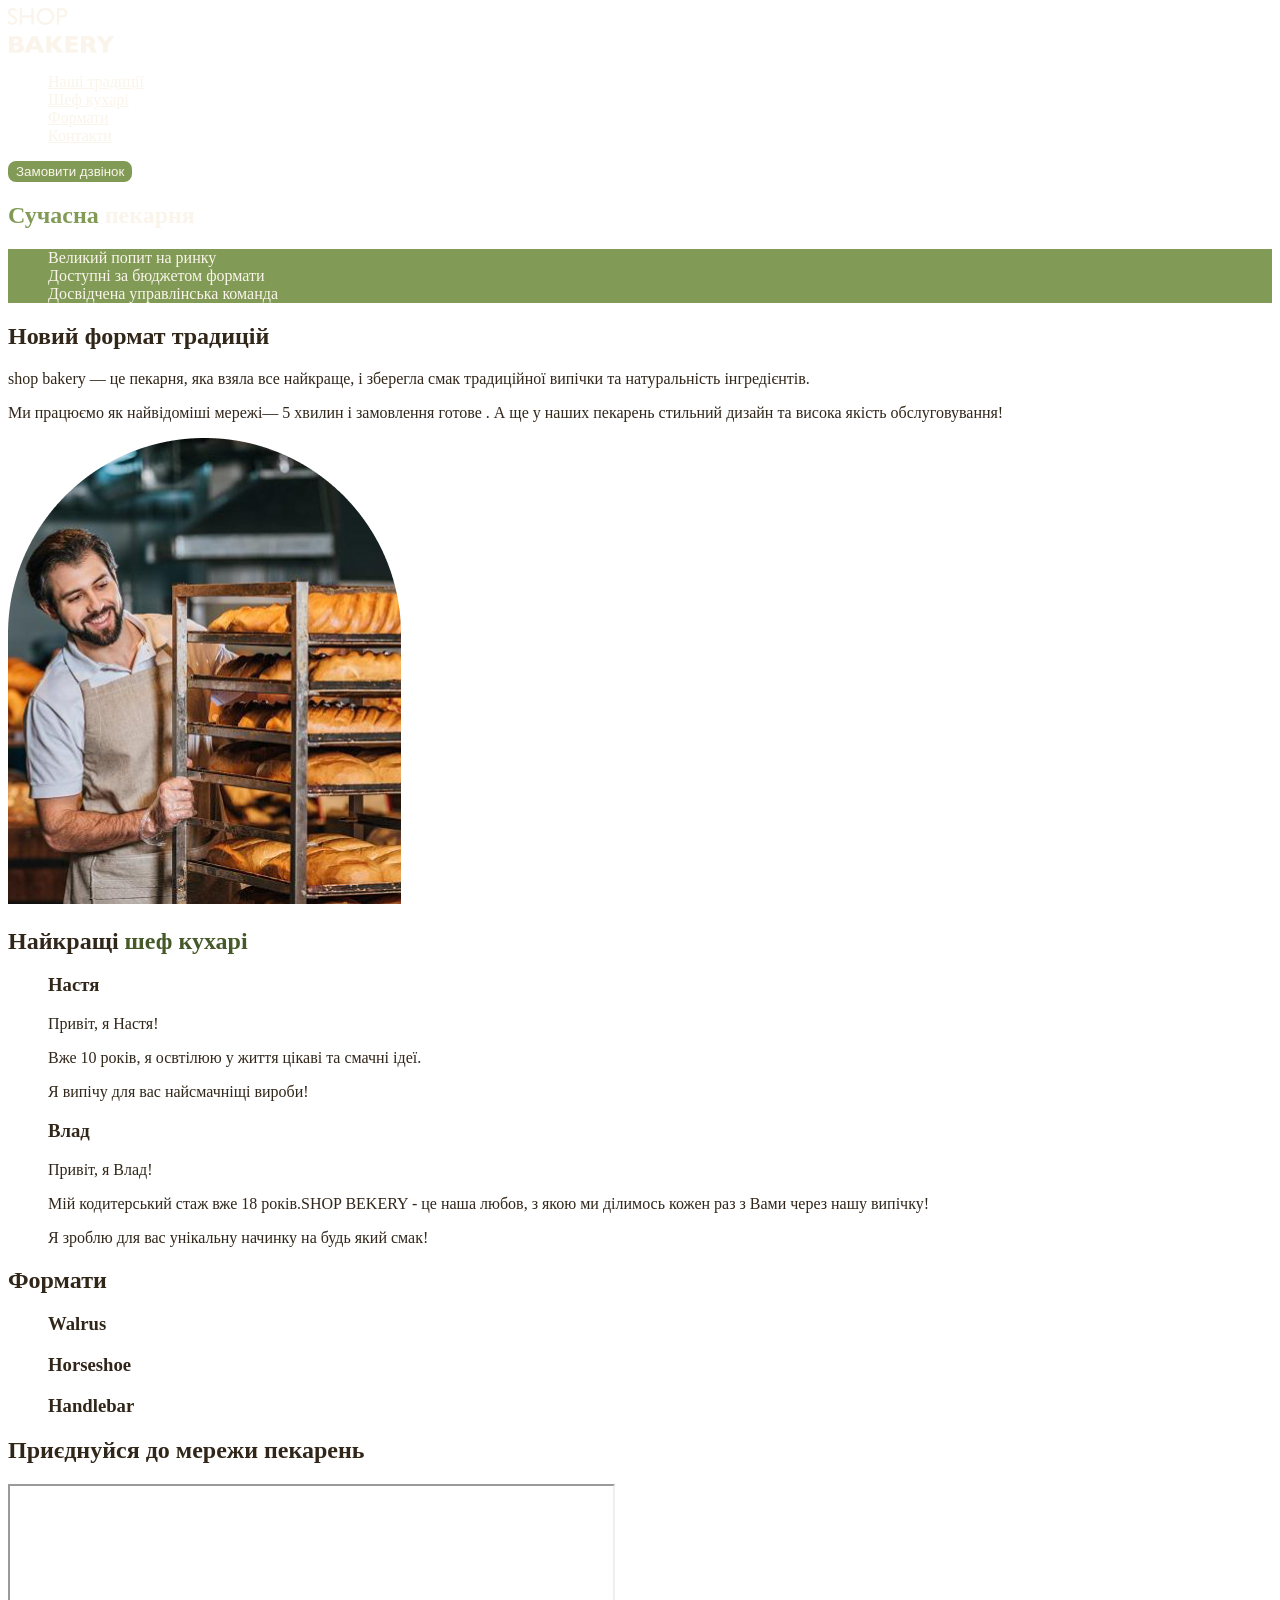
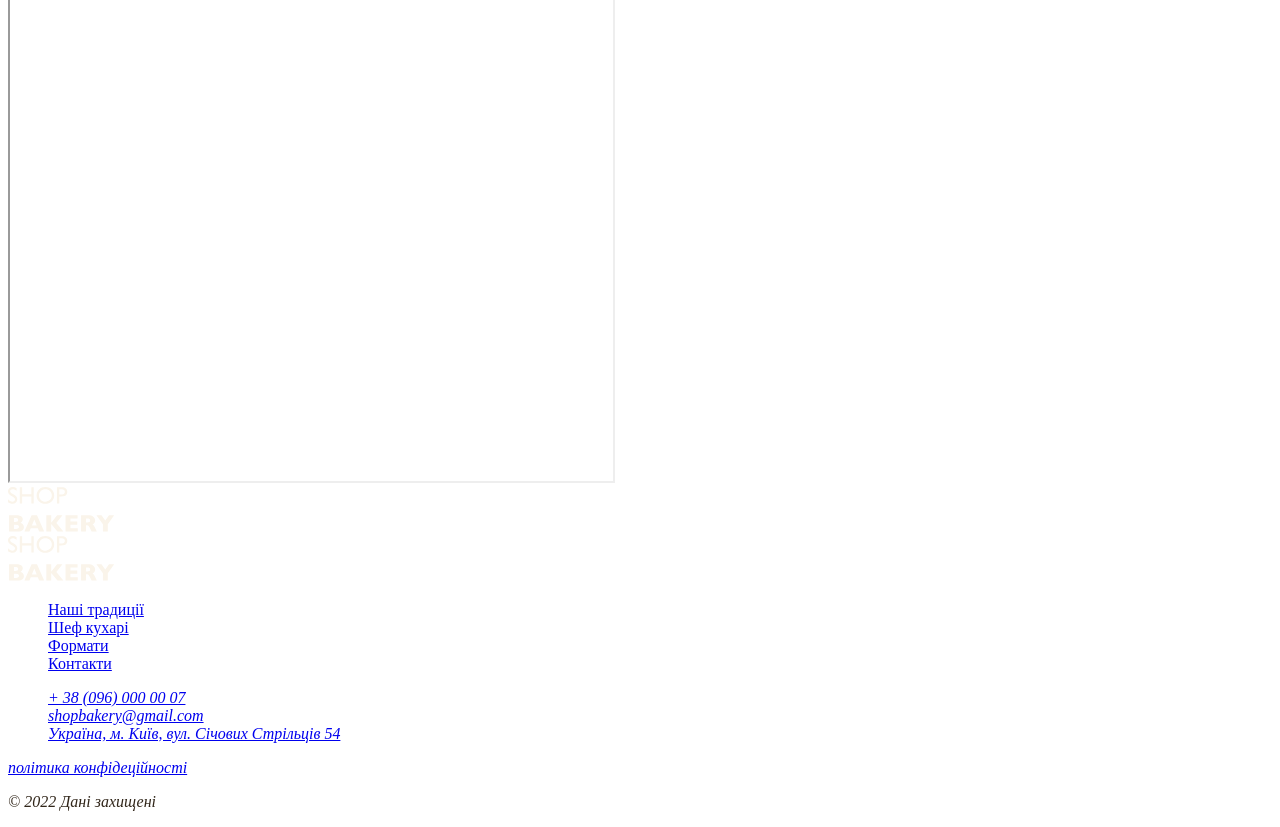
==== index.html @ a808105e "first commit" ====
<!DOCTYPE html>
<html lang="uk">
  <head>
    <meta charset="UTF-8" />
    <meta name="viewport" content="width=device-width, initial-scale=1.0" />
    <title>Сучасна пекарня</title>
    <link rel="stylesheet" href="./css/styles.css" />
  </head>
  <body>
    <header>
      <nav>
        <a href="/"
          ><img src="./images/logo.svg" alt="логотип сучасної пекарні" />
        </a>
        <ul>
          <li><a class="link" href="#traditions-section">Наші традиції</a></li>
          <li><a class="link" href="#cookers-section">Шеф кухарі</a></li>
          <li><a class="link" href="#formats-section">Формати</a></li>
          <li><a class="link" href="#formats-sections">Контакти</a></li>
        </ul>
      </nav>
      <button class="button" type="class=" link>Замовити дзвінок</button>
    </header>
    <main>
      <section class="main-section">
        <h1 class="hero-title"><span class="accent">Сучасна</span> пекарня</h1>
      </section>
      <section id="traditions-section">
        <ul class="advantages-list">
          <li>Великий попит на ринку</li>
          <li>Доступні за бюджетом формати</li>
          <li>Досвідчена управлінська команда</li>
        </ul>
        <h2 class="section-title">Новий формат традицій</h2>
        <p>
          <span>shop bakery</span> — це пекарня, яка взяла все найкраще, і
          зберегла смак традиційної випічки та натуральність інгредієнтів.
        </p>
        <p>
          Ми працюємо як найвідоміші мережі—
          <span>5 хвилин і замовлення готове</span> . А ще у наших пекарень
          стильний дизайн та висока якість обслуговування!
        </p>
        <img
          src="./images/man-baker.jpg"
          alt="Чоловік пекар дивиться на батони із посмішкою"
        />
      </section>
      <section id="cookers-section">
        <h2 class="section-title">
          Найкращі <span class="accent">шеф кухарі</span>
        </h2>
        <ul>
          <li>
            <article>
              <h3>Настя</h3>
              <p>Привіт, я Настя!</p>
              <p>Вже 10 років, я освтілюю у життя цікаві та смачні ідеї.</p>
              <p>Я випічу для вас найсмачніщі вироби!</p>
            </article>
          </li>
        </ul>
        <ul>
          <li>
            <article>
              <h3>Влад</h3>
              <p>Привіт, я Влад!</p>
              <p>
                Мій кодитерський стаж вже 18 років.SHOP BEKERY - це наша любов,
                з якою ми ділимось кожен раз з Вами через нашу випічку!
              </p>
              <p>Я зроблю для вас унікальну начинку на будь який смак!</p>
            </article>
          </li>
        </ul>
      </section>
      <section id="formats-section">
        <h2 class="section-title">Формати</h2>
        <ul>
          <li>
            <article>
              <h3 lang="uk">Walrus</h3>
            </article>
          </li>
          <li>
            <article>
              <h3 lang="uk">Horseshoe</h3>
            </article>
          </li>
          <li>
            <article>
              <h3 lang="uk">Handlebar</h3>
            </article>
          </li>
        </ul>
      </section>
      <section id="formats-sections">
        <h2 class="section-title">Приєднуйся до мережи пекарень</h2>
        <iframe
          src="https://www.google.com/maps/embed?pb=!1m18!1m12!1m3!1d2540.1636304352846!2d30.488698376351923!3d50.45667757159327!2m3!1f0!2f0!3f0!3m2!1i1024!2i768!4f13.1!3m3!1m2!1s0x40d4ce637c006b2d%3A0xaf86385f19996ff0!2z0YPQuy4g0KHQtdGH0LXQstGL0YUg0KHRgtGA0LXQu9GM0YbQvtCyLCA1NCwg0JrQuNC10LIsIDAyMDAw!5e0!3m2!1sru!2sua!4v1761946429660!5m2!1sru!2sua"
          width="603"
          height="595"
          allowfullscreen=""
          loading="lazy"
          referrerpolicy="no-referrer-when-downgrade"
        ></iframe>
      </section>
    </main>
    <footer>
      <a href="#">
        <img src="./images/logo.svg" alt="логотип сучасної пекарні" />
      </a>
      <nav>
        <a href="#">
          <img src="./images/logo.svg" alt="логотип сучасної пекарні" />
        </a>
        <ul>
          <li><a href="#" target="_blank">Наші традиції</a></li>
          <li><a href="#">Шеф кухарі</a></li>
          <li><a href="#">Формати</a></li>
          <li><a href="#">Контакти</a></li>
        </ul>
      </nav>
      <address>
        <ul>
          <li><a href="tel:+38096000007">+ 38 (096) 000 00 07</a></li>
          <li>
            <a href="mailto:shopbakery@gmail.com">shopbakery@gmail.com</a>
          </li>
          <li>
            <a href="https://maps.app.goo.gl/w4gWexXcZw3Mp9sc7" target="_blank"
              >Україна, м. Київ, вул. Січових Стрільців 54</a
            >
          </li>
          <li>
            <a href="#">
              <!-- facebook icon -->
            </a>
          </li>
          <li>
            <a href="#">
              <!-- instagram icon -->
            </a>
          </li>
        </ul>
        <a href="#" target="_blank">політика конфідеційності</a>
        <p>&copy; 2022 Дані захищені</p>
      </address>
    </footer>
  </body>
</html>
---- css/styles.css ----
:root {
  --color-primary-dark: #31261a;
  --color-primary-light: #faf4ea;
  --color-brand-light: #819b57;
  --color-brand-dark: #465929;
}

body {
  color: var(--color-primary-dark);
}

ul {
  list-style-type: none;
}

/* base */
.button {
  color: var(--color-primary-light);
  background-color: var(--color-brand-light);
  border: 2px solid var(--color-brand-light);
  border-radius: 8px;
  cursor: pointer;
}

/* button */
.button:hover {
  color: var(--color-brand-dark);
  background-color: transparent;
}

/* link */
.link {
  color: var(--color-primary-light);
}
.link:hover {
  color: var(--color-brand-light);
}

/* hero section */
.hero-title {
  color: var(--color-primary-light);
}
.hero-title .accent {
  color: var(--color-brand-light);
}

/* advantages section */
.advantages-list {
  color: var(--color-primary-light);
  background-color: var(--color-brand-light);
}
.section-title .accent {
  color: var(--color-brand-dark);
}
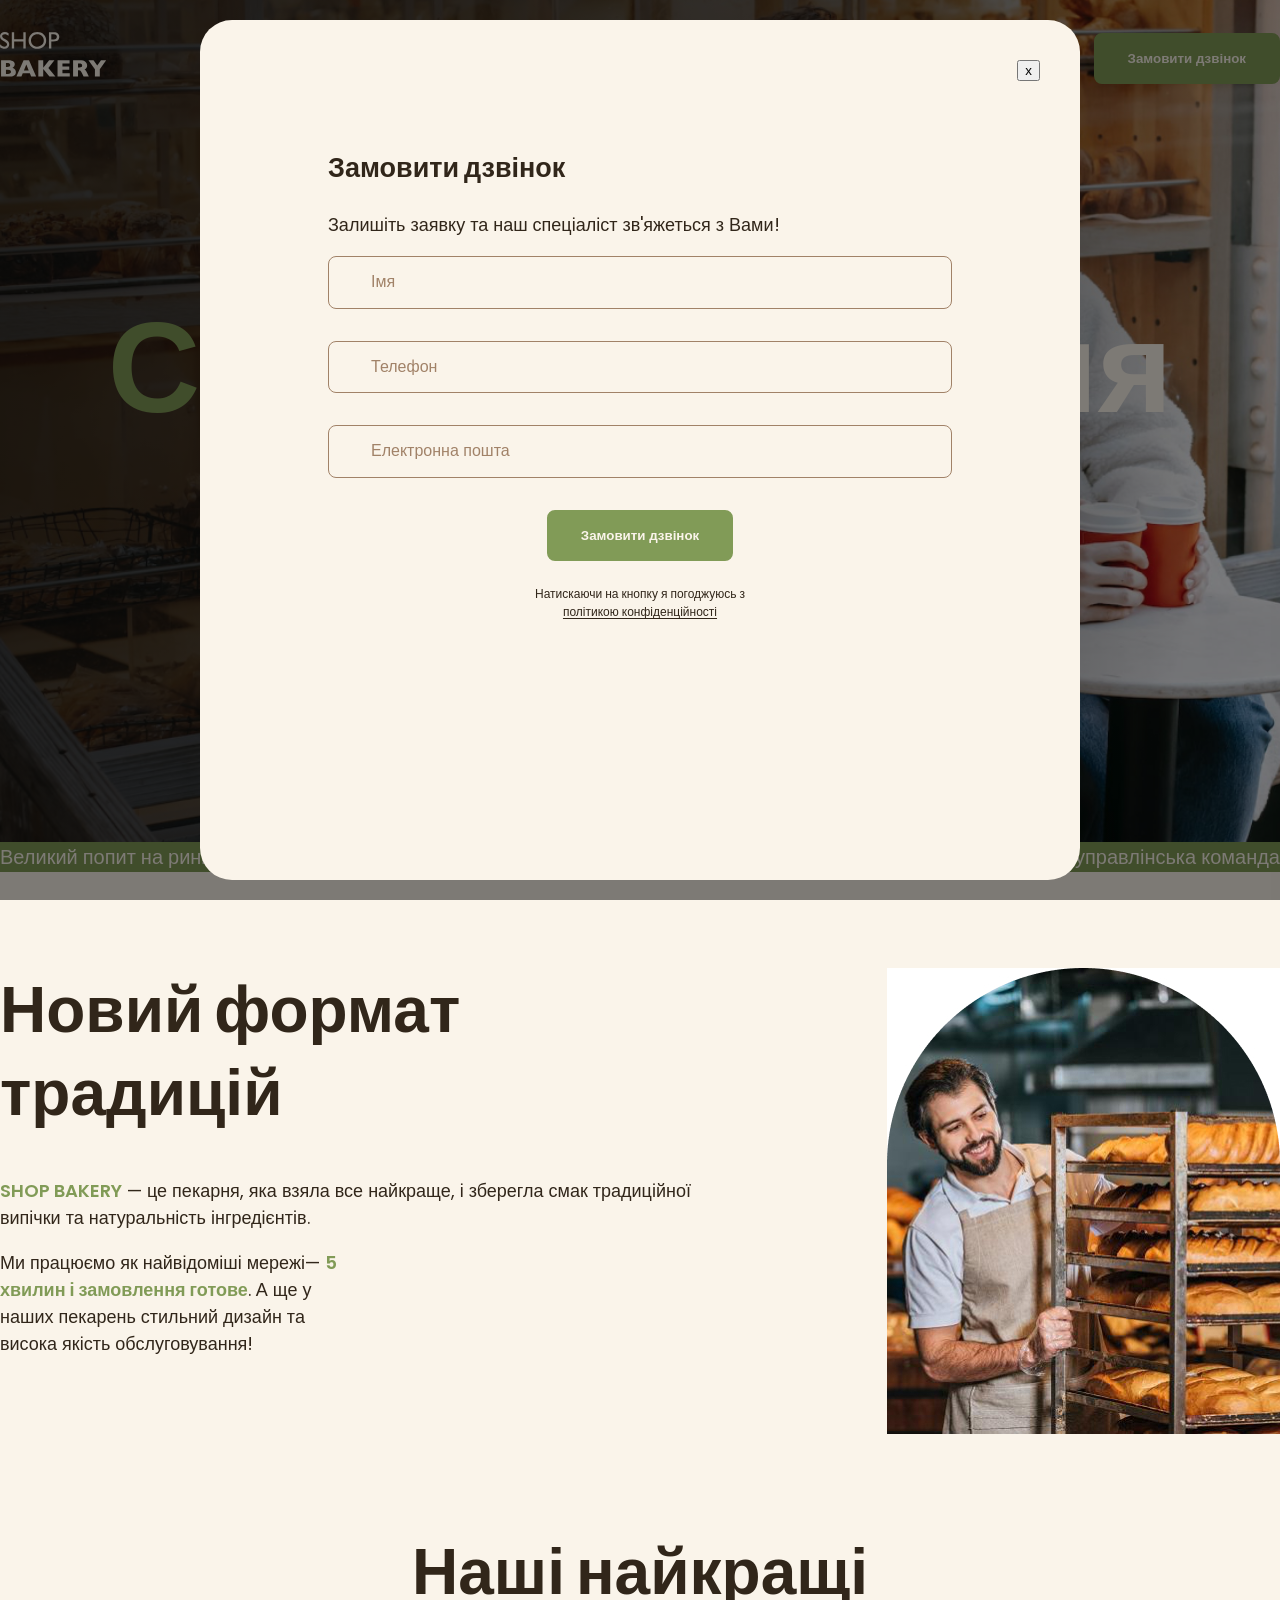
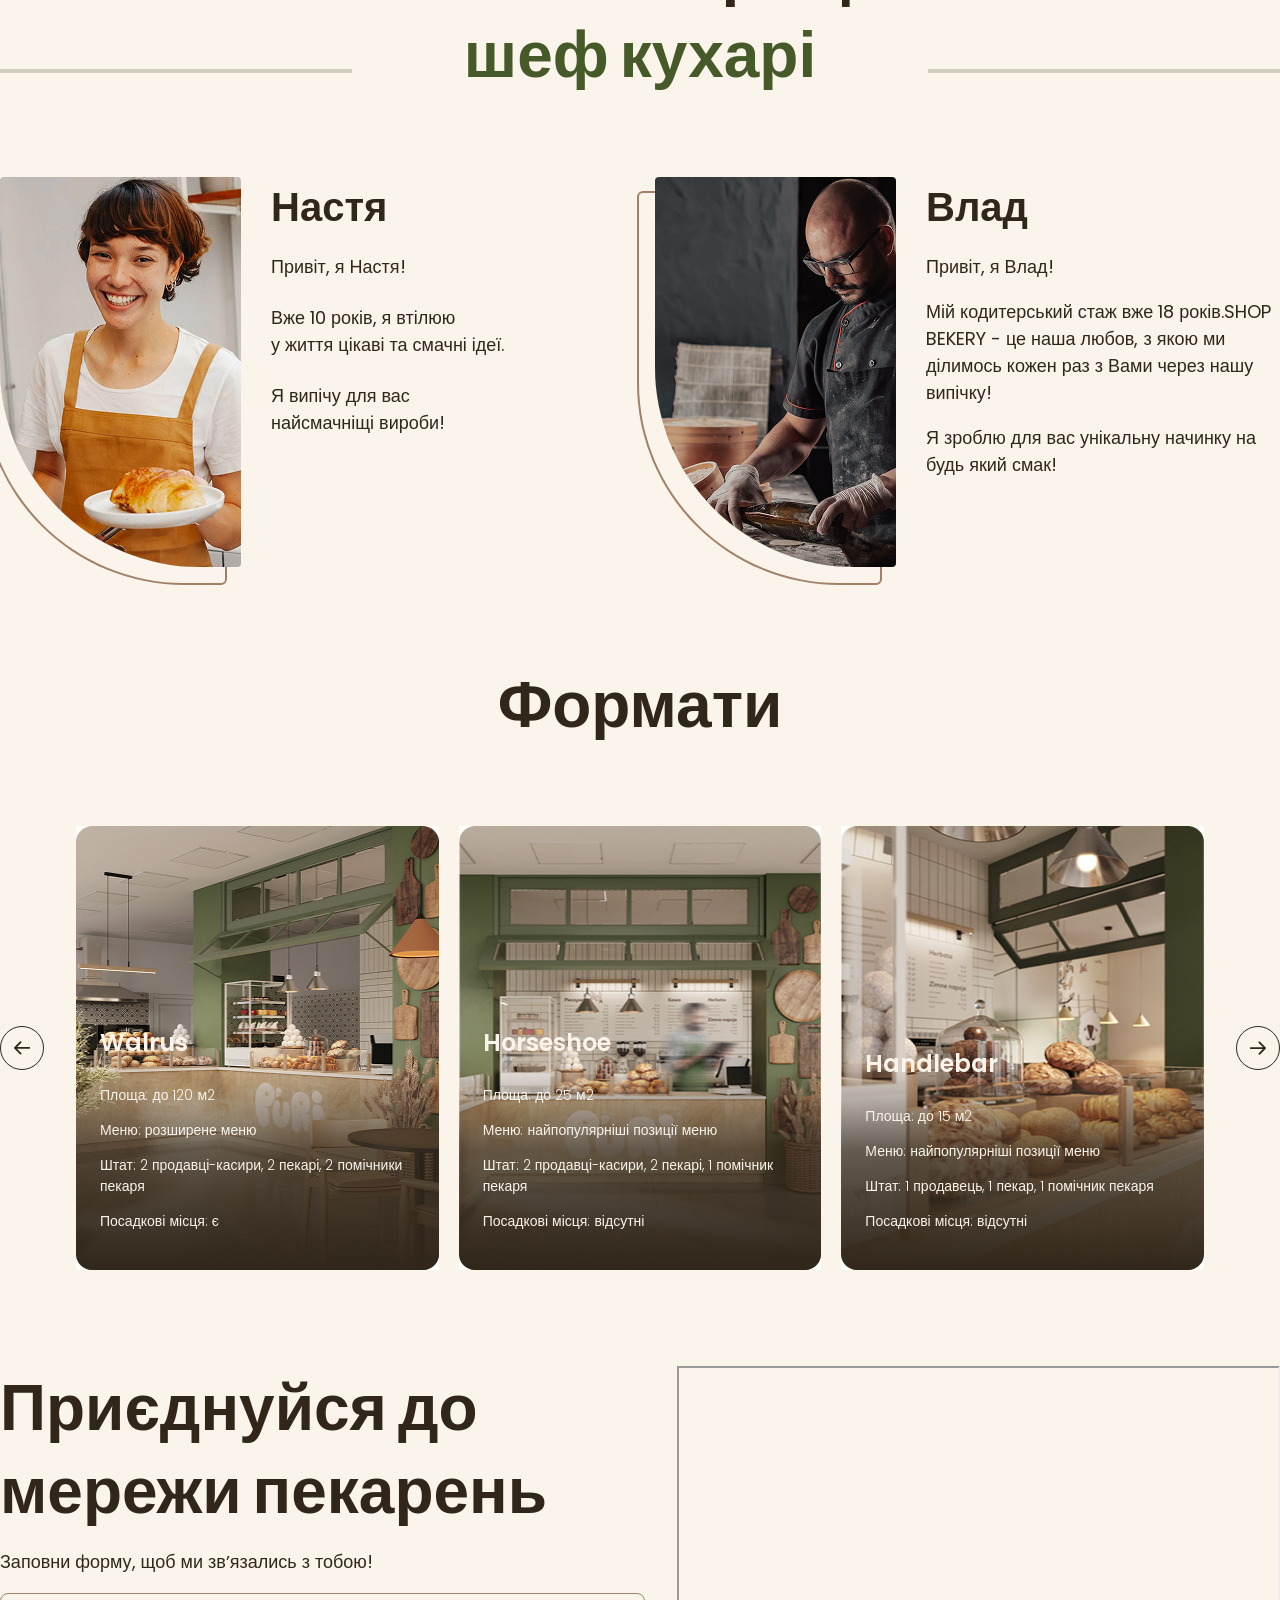
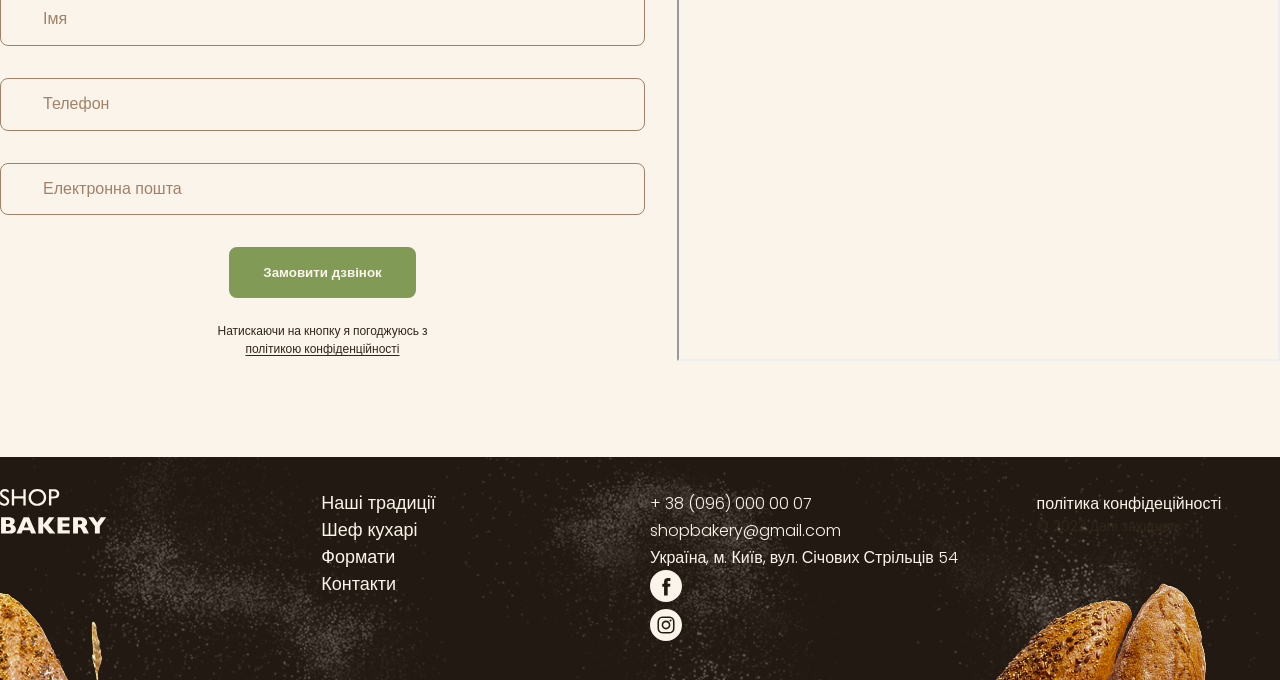
==== commit eb50ea3a: "first commit" ====
--- a/index.html
+++ b/index.html
@@ -1,151 +1,404 @@
-<!DOCTYPE html>
+<!doctype html>
 <html lang="uk">
   <head>
     <meta charset="UTF-8" />
     <meta name="viewport" content="width=device-width, initial-scale=1.0" />
     <title>Сучасна пекарня</title>
-    <link rel="stylesheet" href="./css/styles.css" />
+    <link rel="stylesheet" href="./css/mainmin.css" />
   </head>
   <body>
-    <header>
-      <nav>
-        <a href="/"
-          ><img src="./images/logo.svg" alt="логотип сучасної пекарні" />
-        </a>
-        <ul>
-          <li><a class="link" href="#traditions-section">Наші традиції</a></li>
-          <li><a class="link" href="#cookers-section">Шеф кухарі</a></li>
-          <li><a class="link" href="#formats-section">Формати</a></li>
-          <li><a class="link" href="#formats-sections">Контакти</a></li>
-        </ul>
-      </nav>
-      <button class="button" type="class=" link>Замовити дзвінок</button>
+    <header class="header">
+      <div class="container">
+        <div class="header-container">
+          <nav class="header-nav">
+            <a href="/"
+              ><img src="./images/logo.svg" alt="логотип сучасної пекарні" />
+            </a>
+            <ul class="header-menu">
+              <li>
+                <a class="link" href="#traditions-section">Наші традиції</a>
+              </li>
+              <li><a class="link" href="#chefs-section">Шеф кухарі</a></li>
+              <li><a class="link" href="#formats-section">Формати</a></li>
+              <li><a class="link" href="#contact-sections">Контакти</a></li>
+            </ul>
+          </nav>
+          <button class="button modal-btn-open" type="button">
+            Замовити дзвінок
+          </button>
+        </div>
+      </div>
     </header>
     <main>
-      <section class="main-section">
-        <h1 class="hero-title"><span class="accent">Сучасна</span> пекарня</h1>
-      </section>
-      <section id="traditions-section">
-        <ul class="advantages-list">
-          <li>Великий попит на ринку</li>
-          <li>Доступні за бюджетом формати</li>
-          <li>Досвідчена управлінська команда</li>
-        </ul>
-        <h2 class="section-title">Новий формат традицій</h2>
-        <p>
-          <span>shop bakery</span> — це пекарня, яка взяла все найкраще, і
-          зберегла смак традиційної випічки та натуральність інгредієнтів.
-        </p>
-        <p>
-          Ми працюємо як найвідоміші мережі—
-          <span>5 хвилин і замовлення готове</span> . А ще у наших пекарень
-          стильний дизайн та висока якість обслуговування!
-        </p>
-        <img
-          src="./images/man-baker.jpg"
-          alt="Чоловік пекар дивиться на батони із посмішкою"
-        />
-      </section>
-      <section id="cookers-section">
-        <h2 class="section-title">
-          Найкращі <span class="accent">шеф кухарі</span>
-        </h2>
-        <ul>
-          <li>
-            <article>
-              <h3>Настя</h3>
-              <p>Привіт, я Настя!</p>
-              <p>Вже 10 років, я освтілюю у життя цікаві та смачні ідеї.</p>
-              <p>Я випічу для вас найсмачніщі вироби!</p>
-            </article>
-          </li>
-        </ul>
-        <ul>
-          <li>
-            <article>
-              <h3>Влад</h3>
-              <p>Привіт, я Влад!</p>
-              <p>
-                Мій кодитерський стаж вже 18 років.SHOP BEKERY - це наша любов,
-                з якою ми ділимось кожен раз з Вами через нашу випічку!
+      <section class="hero-section">
+        <div class="container">
+          <h1 class="hero-title">
+            <span class="accent">Сучасна</span> пекарня
+          </h1>
+        </div>
+      </section>
+      <section class="advantages-section">
+        <div class="container">
+          <h2 class="visually-hidden">Наші переваги</h2>
+          <ul class="advantages-list">
+            <li class="advantages-item">Великий попит на ринку</li>
+            <li class="advantages-item">Доступні за бюджетом формати</li>
+            <li class="advantages-item">Досвідчена управлінська команда</li>
+          </ul>
+        </div>
+      </section>
+      <section class="traditions-section section" id="traditions-section">
+        <div class="container">
+          <div class="traditions-container">
+            <div class="traditions-content">
+              <h2 class="tradition-title section-title">
+                Новий формат традицій
+              </h2>
+              <p class="traditions-text">
+                <span class="brand uppercase">shop bakery</span> — це пекарня,
+                яка взяла все найкраще, і зберегла смак традиційної випічки та
+                натуральність інгредієнтів.
               </p>
-              <p>Я зроблю для вас унікальну начинку на будь який смак!</p>
-            </article>
-          </li>
-        </ul>
-      </section>
-      <section id="formats-section">
-        <h2 class="section-title">Формати</h2>
-        <ul>
-          <li>
-            <article>
-              <h3 lang="uk">Walrus</h3>
-            </article>
-          </li>
-          <li>
-            <article>
-              <h3 lang="uk">Horseshoe</h3>
-            </article>
-          </li>
-          <li>
-            <article>
-              <h3 lang="uk">Handlebar</h3>
-            </article>
-          </li>
-        </ul>
-      </section>
-      <section id="formats-sections">
-        <h2 class="section-title">Приєднуйся до мережи пекарень</h2>
-        <iframe
-          src="https://www.google.com/maps/embed?pb=!1m18!1m12!1m3!1d2540.1636304352846!2d30.488698376351923!3d50.45667757159327!2m3!1f0!2f0!3f0!3m2!1i1024!2i768!4f13.1!3m3!1m2!1s0x40d4ce637c006b2d%3A0xaf86385f19996ff0!2z0YPQuy4g0KHQtdGH0LXQstGL0YUg0KHRgtGA0LXQu9GM0YbQvtCyLCA1NCwg0JrQuNC10LIsIDAyMDAw!5e0!3m2!1sru!2sua!4v1761946429660!5m2!1sru!2sua"
-          width="603"
-          height="595"
-          allowfullscreen=""
-          loading="lazy"
-          referrerpolicy="no-referrer-when-downgrade"
-        ></iframe>
+              <p class="traditions-text limited">
+                Ми працюємо як найвідоміші мережі—
+                <span class="brand">5 хвилин і замовлення готове</span>. А ще у
+                наших пекарень стильний дизайн та висока якість обслуговування!
+              </p>
+            </div>
+            <img
+              src="./images/man-baker.jpg"
+              alt="Чоловік пекар дивиться на батони із посмішкою"
+            />
+          </div>
+        </div>
+      </section>
+      <section class="section" id="chefs-section">
+        <div class="container">
+          <h2 class="chefs-title section-title centered">
+            Наші найкращі <br />
+            <span class="accent">шеф кухарі</span>
+          </h2>
+          <ul class="chefs-list">
+            <li class="chefs-item">
+              <article class="chef-card">
+                <img
+                  class="chef-photo"
+                  src="./images/nastya-chef.jpg"
+                  alt="nastya chef"
+                />
+                <div>
+                  <h3 class="chef-title">Настя</h3>
+                  <div class="chef-text">
+                    <p>Привіт, я Настя!</p>
+                    <p>
+                      Вже 10 років, я втілюю <br />
+                      у життя цікаві та смачні ідеї.
+                    </p>
+                    <p>
+                      Я випічу для вас <br />
+                      найсмачніщі вироби!
+                    </p>
+                  </div>
+                </div>
+              </article>
+            </li>
+            <li class="chefs-item">
+              <article class="chef-card">
+                <img
+                  class="chef-photo"
+                  src="./images/vlad-chef.jpg"
+                  alt="vlad chef"
+                />
+                <div>
+                  <h3 class="chef-title">Влад</h3>
+                  <p class="chef-text">Привіт, я Влад!</p>
+                  <p class="chef-text">
+                    Мій кодитерський стаж вже 18 років.SHOP BEKERY - це наша
+                    любов, з якою ми ділимось кожен раз з Вами через нашу
+                    випічку!
+                  </p>
+                  <p class="chef-text">
+                    Я зроблю для вас унікальну начинку на будь який смак!
+                  </p>
+                </div>
+              </article>
+            </li>
+          </ul>
+        </div>
+      </section>
+      <section class="section" id="formats-section">
+        <div class="container">
+          <h2 class="formats-title section-title centered">Формати</h2>
+          <div class="formats-container">
+            <button class="carousel-button" type="button">
+              <svg width="16" height="16">
+                <use href="./images/icons.svg#icon-Arrow"></use>
+              </svg>
+            </button>
+            <ul class="formats-list">
+              <li class="formats-item">
+                <article class="format-card">
+                  <img
+                    class="format-image"
+                    src="./images/walrus-formats.jpg"
+                    alt="walrus-formats"
+                  />
+                  <h3 class="format-title" lang="uk">Walrus</h3>
+                  <div class="format-text">
+                    <p>Площа: до 120 м2</p>
+                    <p>Меню: розширене меню</p>
+                    <p>Штат: 2 продавці-касири, 2 пекарі, 2 помічники пекаря</p>
+                    <p>Посадкові місця: є</p>
+                  </div>
+                </article>
+              </li>
+              <li class="formats-item">
+                <article class="format-card">
+                  <img
+                    class="format-image"
+                    src="./images/harseshoe-format.jpg"
+                    alt="Horseshoe-formats"
+                  />
+                  <h3 class="format-title" lang="uk">Horseshoe</h3>
+                  <div class="format-text">
+                    <p>Площа: до 25 м2</p>
+                    <p>Меню: найпопулярніші позиції меню</p>
+                    <p>Штат: 2 продавці-касири, 2 пекарі, 1 помічник пекаря</p>
+                    <p>Посадкові місця: відсутні</p>
+                  </div>
+                </article>
+              </li>
+              <li class="formats-item">
+                <article class="format-card">
+                  <img
+                    class="format-image"
+                    src="./images/handlebar-formats.jpg"
+                    alt="handlebar-formats"
+                  />
+                  <h3 class="format-title" lang="uk">Handlebar</h3>
+                  <div class="format-text">
+                    <p>Площа: до 15 м2</p>
+                    <p>Меню: найпопулярніші позиції меню</p>
+                    <p>Штат: 1 продавець, 1 пекар, 1 помічник пекаря</p>
+                    <p>Посадкові місця: відсутні</p>
+                  </div>
+                </article>
+              </li>
+            </ul>
+            <button class="carousel-button next" type="button">
+              <svg width="16" height="16">
+                <use href="./images/icons.svg#icon-Arrow"></use>
+              </svg>
+            </button>
+          </div>
+        </div>
+      </section>
+      <section class="contact-sections section" id="contact-sections">
+        <div class="container">
+          <div class="contact-container">
+            <div class="contact-form">
+              <h2 class="contact-title section-title">
+                Приєднуйся до мережи пекарень
+              </h2>
+              <p>Заповни форму, щоб ми звʼязались з тобою!</p>
+              <form name="contact-form" autocomplete="on" novalidate>
+                <div class="form-field">
+                  <label class="form-label visually-hidden" for="user-name"
+                    >Імя</label
+                  >
+                  <input
+                    class="form-input"
+                    type="text"
+                    name="user-name"
+                    id="user-name"
+                    placeholder="Імя"
+                  />
+                </div>
+
+                <div class="form-field">
+                  <label class="form-label visually-hidden" for="user-tel"
+                    >Телефон</label
+                  >
+                  <input
+                    class="form-input"
+                    type="tel"
+                    name="uemailtel"
+                    id="user-tel"
+                    placeholder="Телефон"
+                  />
+                </div>
+
+                <div class="form-field">
+                  <label class="form-label visually-hidden" for="user-email"
+                    >Електронна пошта</label
+                  >
+                  <input
+                    class="form-input"
+                    type="email"
+                    name="user-email"
+                    id="user-email"
+                    placeholder="Електронна пошта"
+                  />
+                </div>
+
+                <button class="form-button button" type="submit">
+                  Замовити дзвінок
+                </button>
+                <p class="form-terms">
+                  Натискаючи на кнопку я погоджуюсь з
+                  <a class="form-terms-link" href="#"
+                    >політикою конфіденційності</a
+                  >
+                </p>
+              </form>
+            </div>
+            <iframe
+              class="contact-map"
+              src="https://www.google.com/maps/embed?pb=!1m18!1m12!1m3!1d2540.1636304352846!2d30.488698376351923!3d50.45667757159327!2m3!1f0!2f0!3f0!3m2!1i1024!2i768!4f13.1!3m3!1m2!1s0x40d4ce637c006b2d%3A0xaf86385f19996ff0!2z0YPQuy4g0KHQtdGH0LXQstGL0YUg0KHRgtGA0LXQu9GM0YbQvtCyLCA1NCwg0JrQuNC10LIsIDAyMDAw!5e0!3m2!1sru!2sua!4v1761946429660!5m2!1sru!2sua"
+              width="603"
+              height="595"
+              allowfullscreen=""
+              loading="lazy"
+              referrerpolicy="no-referrer-when-downgrade"
+            ></iframe>
+          </div>
+        </div>
       </section>
     </main>
-    <footer>
-      <a href="#">
-        <img src="./images/logo.svg" alt="логотип сучасної пекарні" />
-      </a>
-      <nav>
-        <a href="#">
-          <img src="./images/logo.svg" alt="логотип сучасної пекарні" />
-        </a>
-        <ul>
-          <li><a href="#" target="_blank">Наші традиції</a></li>
-          <li><a href="#">Шеф кухарі</a></li>
-          <li><a href="#">Формати</a></li>
-          <li><a href="#">Контакти</a></li>
-        </ul>
-      </nav>
-      <address>
-        <ul>
-          <li><a href="tel:+38096000007">+ 38 (096) 000 00 07</a></li>
-          <li>
-            <a href="mailto:shopbakery@gmail.com">shopbakery@gmail.com</a>
-          </li>
-          <li>
-            <a href="https://maps.app.goo.gl/w4gWexXcZw3Mp9sc7" target="_blank"
-              >Україна, м. Київ, вул. Січових Стрільців 54</a
+    <footer class="footer">
+      <div class="container">
+        <div class="footer-container">
+          <nav class="footer-nav">
+            <div class="footer-logo">
+              <a href="#">
+                <img src="./images/logo.svg" alt="логотип сучасної пекарні" />
+              </a>
+            </div>
+            <ul class="footer-menu">
+              <li>
+                <a class="link" href="#" target="_blank">Наші традиції</a>
+              </li>
+              <li><a class="link" href="#">Шеф кухарі</a></li>
+              <li><a class="link" href="#">Формати</a></li>
+              <li><a class="link" href="#">Контакти</a></li>
+            </ul>
+          </nav>
+          <address class="footer-address">
+            <ul class="address-list">
+              <li>
+                <a class="adress-link" href="tel:+38096000007"
+                  >+ 38 (096) 000 00 07</a
+                >
+              </li>
+              <li>
+                <a class="adress-link" href="mailto:shopbakery@gmail.com"
+                  >shopbakery@gmail.com
+                </a>
+              </li>
+              <li>
+                <a
+                  class="adress-link"
+                  href="https://maps.app.goo.gl/w4gWexXcZw3Mp9sc7"
+                  target="_blank"
+                  >Україна, м. Київ, вул. Січових Стрільців 54
+                </a>
+              </li>
+              <li>
+                <a href="#">
+                  <svg class="adress-icon" width="32" height="32">
+                    <use href="./images/icons.svg#icon-facebook"></use>
+                  </svg>
+                </a>
+              </li>
+              <li>
+                <a href="#">
+                  <svg class="adress-icon" width="32" height="32">
+                    <use href="./images/icons.svg#icon-instagram"></use>
+                  </svg>
+                </a>
+              </li>
+            </ul>
+            <div class="address-info">
+              <a class="adress-link" href="#" target="_blank"
+                >політика конфідеційності</a
+              >
+              <p class="adress-copyright">&copy; 2022 Дані захищені</p>
+            </div>
+          </address>
+        </div>
+      </div>
+    </footer>
+    <div class="backdrop">
+      <div class="modal">
+        <button class="modal-btn-close" type="button">x</button>
+        <h2>Замовити дзвінок</h2>
+        <p>Залишіть заявку та наш спеціаліст зв'яжеться з Вами!</p>
+        <form name="modal-form" autocomplete="off" autocomplete="">
+          <div class="form-field">
+            <label class="form-label visually-hidden" for="user-name"
+              >Імя</label
             >
-          </li>
-          <li>
-            <a href="#">
-              <!-- facebook icon -->
-            </a>
-          </li>
-          <li>
-            <a href="#">
-              <!-- instagram icon -->
-            </a>
-          </li>
-        </ul>
-        <a href="#" target="_blank">політика конфідеційності</a>
-        <p>&copy; 2022 Дані захищені</p>
-      </address>
-    </footer>
+            <input
+              class="form-input"
+              type="text"
+              name="user-name"
+              id="user-name"
+              placeholder="Імя"
+              minlength="2"
+              maxlength="20"
+              required
+            />
+          </div>
+
+          <div class="form-field">
+            <label class="form-label visually-hidden" for="user-tel"
+              >Телефон</label
+            >
+            <input
+              class="form-input"
+              type="tel"
+              name="uemailtel"
+              id="user-tel"
+              placeholder="Телефон"
+              pattern="^\+[0-9]{12}"
+            />
+          </div>
+
+          <div class="form-field">
+            <label class="form-label visually-hidden" for="user-email"
+              >Електронна пошта</label
+            >
+            <input
+              class="form-input"
+              type="email"
+              name="user-email"
+              id="user-email"
+              placeholder="Електронна пошта"
+            />
+          </div>
+
+          <!-- <div class="checkbox">
+            <input
+              class="checkbox-input visually-hidden"
+              type="checkbox"
+              id="terms-conditions"
+              name="terms-conditions"
+            />
+            <label class="checkbox-label" for="terms-conditions">
+              Я точно погоджуюся з політикою конфіденційності
+            </label>
+          </div> -->
+
+          <button class="form-button button" type="submit">
+            Замовити дзвінок
+          </button>
+          <p class="form-terms">
+            Натискаючи на кнопку я погоджуюсь з
+            <a class="form-terms-link" href="#">політикою конфіденційності</a>
+          </p>
+        </form>
+      </div>
+    </div>
+    <script src="./js/modal.js"></script>
   </body>
 </html>
--- a/css/mainmin.css
+++ b/css/mainmin.css
@@ -0,0 +1 @@
+@font-face{font-display:swap;font-family:"Poppins";font-weight:300;src:url("../fonts/poppins-v24-latin-300.woff2") format("woff2")}@font-face{font-display:swap;font-family:"Poppins";font-weight:400;src:url("../fonts/poppins-v24-latin-regular.woff2") format("woff2")}@font-face{font-display:swap;font-family:"Poppins";font-weight:600;src:url("../fonts/poppins-v24-latin-600.woff2") format("woff2")}@font-face{font-display:swap;font-family:"Poppins";font-weight:900;src:url("../fonts/poppins-v24-latin-900.woff2") format("woff2")}:root{--color-primary-dark: #31261a;--color-primary-light: #faf4ea;--color-secondary-dark: #a18268;--color-brand-normal: #819b57;--color-brand-dark: #465929;--color-brand-light: #cfcfbc}.visually-hidden{position:absolute;left:-10000px;top:auto;width:1px;height:1px;overflow:hidden}*,*::before,*::after{-webkit-box-sizing:border-box;box-sizing:border-box}body{color:var(--color-primary-dark);background-color:var(--color-primary-light);font-family:"Poppins",sans-serif;font-size:18px;font-weight:400;line-height:1.5;margin:0}h1,h2,h3,h4,h5,h6,p{margin-top:0}a{display:inline-block}address{font-style:normal}ul{margin:0;padding:0;list-style-type:none}.container{width:100%;max-width:1288px;margin:0 auto}.section{padding:48px 0}.header{position:absolute;top:0;left:0;width:100%;padding-top:32px}.header-container{display:-webkit-box;display:-ms-flexbox;display:flex;-webkit-box-align:center;-ms-flex-align:center;align-items:center;gap:40px}.header-nav{display:-webkit-box;display:-ms-flexbox;display:flex;-webkit-box-align:center;-ms-flex-align:center;align-items:center;-webkit-box-flex:1;-ms-flex-positive:1;flex-grow:1;gap:40px}.header-menu{display:-webkit-box;display:-ms-flexbox;display:flex;gap:64px;-webkit-box-flex:1;-ms-flex-positive:1;flex-grow:1;-webkit-box-pack:center;-ms-flex-pack:center;justify-content:center}.hero-section{padding:272px 0px;background-image:linear-gradient(102.76deg, rgba(18, 18, 17, 0.78) 2.03%, rgba(18, 18, 17, 0.6) 58.46%, rgba(18, 18, 17, 0) 90.36%),url("../images/couple-in-bakery.jpg");background-repeat:no-repeat;background-position:center;background-size:cover}.hero-title{color:var(--color-primary-light);text-align:center;font-size:128px;font-weight:900}.hero-title .accent{color:var(--color-brand-normal)}.advantages-section{background-color:var(--color-brand-normal)}.advantages-list{display:-webkit-box;display:-ms-flexbox;display:flex;-webkit-box-pack:justify;-ms-flex-pack:justify;justify-content:space-between;gap:40px}.advantages-item{font-size:20px;font-weight:300;color:var(--color-primary-light)}.section-title{font-size:64px;font-weight:900;line-height:1.3}.section-title.centered{text-align:center}.section-title .accent{color:var(--color-brand-dark)}.traditions-section{padding-top:96px}.traditions-container{display:-webkit-box;display:-ms-flexbox;display:flex;-webkit-box-pack:justify;-ms-flex-pack:justify;justify-content:space-between;gap:40px}.traditions-content{max-width:710px}.tradition-title{margin-bottom:42px}.traditions-text .brand{color:var(--color-brand-normal);font-weight:600}.traditions-text .uppercase{color:var(--color-brand-normal);text-transform:uppercase}.traditions-text.limited{max-width:340px}.chefs-title{position:relative;margin:0 auto 80px}.chefs-title::before,.chefs-title::after{position:absolute;bottom:24px;width:352px;border:2px solid var(--color-brand-light);content:""}.chefs-title::before{left:0}.chefs-title::after{right:0}.chefs-list{display:-webkit-box;display:-ms-flexbox;display:flex;-ms-flex-wrap:wrap;flex-wrap:wrap;gap:40px 30px}.chefs-item{-ms-flex-preferred-size:calc((100% - 30px)/2);flex-basis:calc((100% - 30px)/2)}.formats-container{display:-webkit-box;display:-ms-flexbox;display:flex;-webkit-box-align:center;-ms-flex-align:center;align-items:center;gap:32px}.formats-title{margin-bottom:80px}.formats-list{display:-webkit-box;display:-ms-flexbox;display:flex;-ms-flex-wrap:wrap;flex-wrap:wrap;gap:20px}.formats-item{-ms-flex-preferred-size:calc((100% - 40px)/3);flex-basis:calc((100% - 40px)/3)}.contact-sections{padding-bottom:96px}.contact-container{display:-webkit-box;display:-ms-flexbox;display:flex;gap:32px}.contact-title{margin-bottom:16px}.contact-map{-ms-flex-negative:0;flex-shrink:0}.footer{padding:32px 0;position:relative;background-image:url("../images/footer-bcg.png");background-color:var(--color-primary-dark);background-repeat:no-repeat;background-size:cover;background-position:center}.footer::after,.footer::before{position:absolute;background-repeat:no-repeat;bottom:0;content:""}.footer::after{width:180px;height:120px;background-image:url("../images/decor-bread-small.png")}.footer::before{width:380px;height:180px;right:0;background-image:url("../images/decor-bread-large.png")}.footer-container{display:-webkit-box;display:-ms-flexbox;display:flex;gap:20px}.footer-nav,.footer-address{display:-webkit-box;display:-ms-flexbox;display:flex;-ms-flex-preferred-size:50%;flex-basis:50%;gap:20px}.footer-logo,.footer-menu{-webkit-box-flex:1;-ms-flex-positive:1;flex-grow:1}.address-list,.address-info{-webkit-box-flex:1;-ms-flex-positive:1;flex-grow:1}.adress-link{color:var(--color-primary-light);font-size:16px;font-weight:300;text-decoration:none}.adress-link:hover{color:var(--color-brand-normal)}.adress-icon{fill:var(--color-primary-light)}.adress-icon:hover{fill:var(--color-brand-normal)}.adress-copyright{font-size:14px}.backdrop{position:fixed;top:0;bottom:0;left:0;right:0;display:-webkit-box;display:-ms-flexbox;display:flex;-webkit-box-align:center;-ms-flex-align:center;align-items:center;-webkit-box-pack:center;-ms-flex-pack:center;justify-content:center;background-color:rgba(0,0,0,.5);padding:20px 0;-webkit-transition:opacity .3s,visibility .3s;transition:opacity .3s,visibility .3s}.modal{position:relative;width:100%;max-width:880px;height:100%;max-height:880px;padding:128px;background-color:var(--color-primary-light);border-radius:32px;overflow-y:auto}.backdrop.is-hidden{opacity:0;visibility:hidden;pointer-events:none}.modal-btn-close{position:absolute;top:40px;right:40px}.form-field{position:relative;margin-bottom:32px}.form-label{position:absolute;top:16px;left:42px}.form-input{padding:16px 42px;width:100%;border:1px solid var(--color-secondary-dark);font-size:16px;line-height:1.17;border-radius:8px;background-color:rgba(0,0,0,0)}.form-input:focus{border-color:color var(--color-brand-normal);outline:none}.form-input:disabled{border-color:#d3d3d3}.form-input:disabled::-webkit-input-placeholder{color:#d3d3d3}.form-input:disabled::-moz-placeholder{color:#d3d3d3}.form-input:disabled:-ms-input-placeholder{color:#d3d3d3}.form-input:disabled::-ms-input-placeholder{color:#d3d3d3}.form-input:disabled::placeholder{color:#d3d3d3}.form-input::-webkit-input-placeholder{color:var(--color-secondary-dark);font-size:16px;line-height:1.17}.form-input::-moz-placeholder{color:var(--color-secondary-dark);font-size:16px;line-height:1.17}.form-input:-ms-input-placeholder{color:var(--color-secondary-dark);font-size:16px;line-height:1.17}.form-input::-ms-input-placeholder{color:var(--color-secondary-dark);font-size:16px;line-height:1.17}.form-input::placeholder{color:var(--color-secondary-dark);font-size:16px;line-height:1.17}.form-input:focus::-webkit-input-placeholder{color:var(--color-primary-dark)}.form-input:focus::-moz-placeholder{color:var(--color-primary-dark)}.form-input:focus:-ms-input-placeholder{color:var(--color-primary-dark)}.form-input:focus::-ms-input-placeholder{color:var(--color-primary-dark)}.form-input:focus::placeholder{color:var(--color-primary-dark)}.form-button{display:block;margin:0 auto 24px}.form-terms{margin:0 auto;max-width:220px;font-size:12px;line-height:1.5;font-weight:500;text-align:center}.form-terms-link{color:var(--color-primary-dark);text-underline-offset:2px}.button{padding:16px 32px;color:var(--color-primary-light);font-weight:600;background-color:var(--color-brand-normal);border:2px solid var(--color-brand-normal);border-radius:8px;cursor:pointer}.button:hover{color:var(--color-brand-dark);background-color:rgba(0,0,0,0)}.link{color:var(--color-primary-light);text-decoration:none;-webkit-transition:color .3s;transition:color .3s}.link:hover{color:var(--color-brand-normal)}.carousel-button{width:44px;height:44px;padding:0;fill:var(--color-primary-dark);display:-webkit-box;display:-ms-flexbox;display:flex;-webkit-box-align:center;-ms-flex-align:center;align-items:center;-webkit-box-pack:center;-ms-flex-pack:center;justify-content:center;-ms-flex-negative:0;flex-shrink:0;background-color:rgba(0,0,0,0);border:1px solid var(--color-primary-dark);border-radius:50%;cursor:pointer}.carousel-button:hover{background-color:var(--color-primary-dark);fill:var(--color-primary-light)}.carousel-button.next{-webkit-transform:rotate(180deg);transform:rotate(180deg)}.chef-card{display:-webkit-box;display:-ms-flexbox;display:flex;gap:30px}.chef-photo{border-radius:4px 4px 4px 200px;-webkit-box-shadow:-16px 16px 0 0 var(--color-primary-light),-16px 16px 0 2px var(--color-secondary-dark);box-shadow:-16px 16px 0 0 var(--color-primary-light),-16px 16px 0 2px var(--color-secondary-dark)}.chef-title{margin-bottom:16px;font-size:40px;font-weight:600}.chef-text p{margin-bottom:24px}.chef-text p:last-child{margin-bottom:0}.format-card{position:relative;display:-webkit-box;display:-ms-flexbox;display:flex;-webkit-box-orient:vertical;-webkit-box-direction:normal;-ms-flex-direction:column;flex-direction:column;-webkit-box-pack:end;-ms-flex-pack:end;justify-content:flex-end;height:444px;padding:24px;border-radius:16px;background-image:-webkit-gradient(linear, left top, left bottom, color-stop(55.21%, rgba(49, 38, 26, 0)), color-stop(72.92%, rgba(49, 38, 26, 0.71)), to(var(--color-primary-dark)));background-image:linear-gradient(180deg, rgba(49, 38, 26, 0) 55.21%, rgba(49, 38, 26, 0.71) 72.92%, var(--color-primary-dark) 100%);-webkit-transition:-webkit-transform .3s;transition:-webkit-transform .3s;transition:transform .3s;transition:transform .3s, -webkit-transform .3s}.format-card:hover{-webkit-transform:scale(1.05);transform:scale(1.05)}.format-image{position:absolute;inset:0;width:100%;height:100%;z-index:-1}.format-title{font-size:24px;font-weight:600;color:var(--color-primary-light)}.format-text{font-size:14px;font-weight:300;color:var(--color-primary-light)}/*# sourceMappingURL=mainmin.css.map */
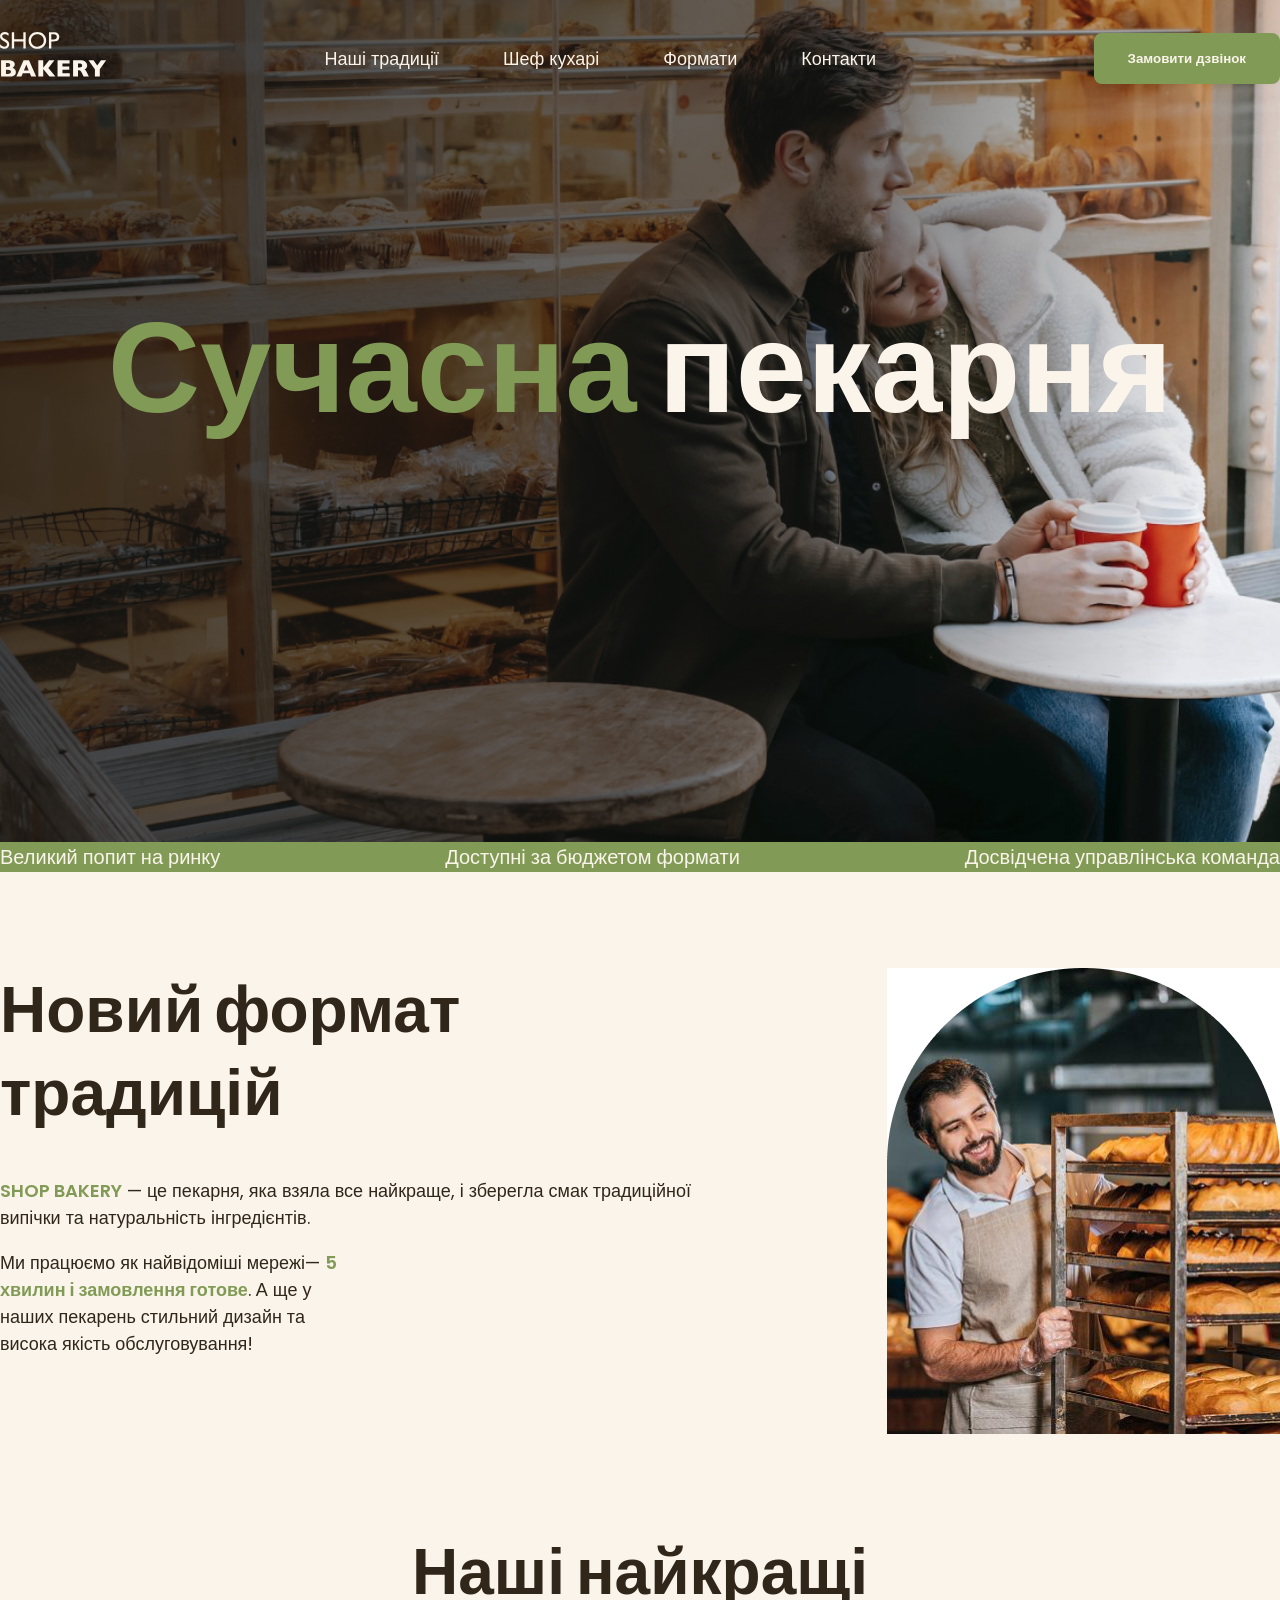
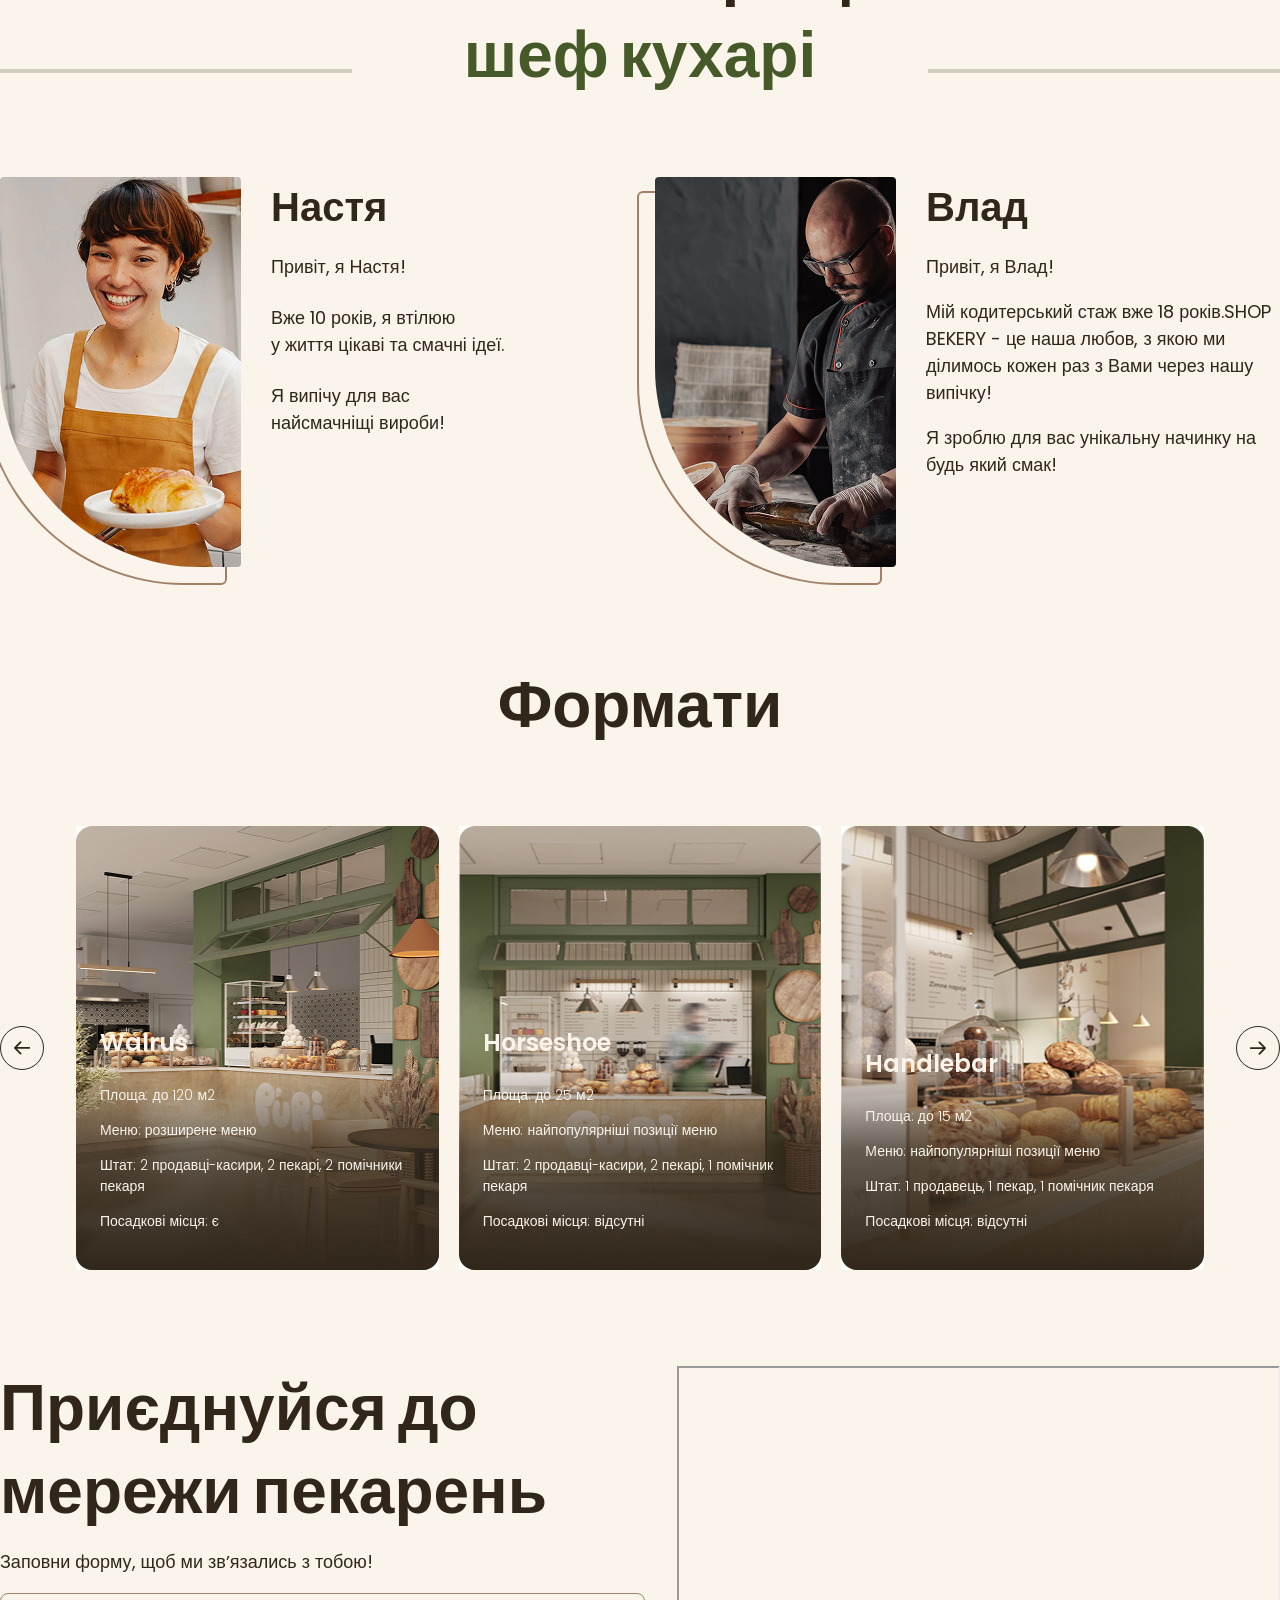
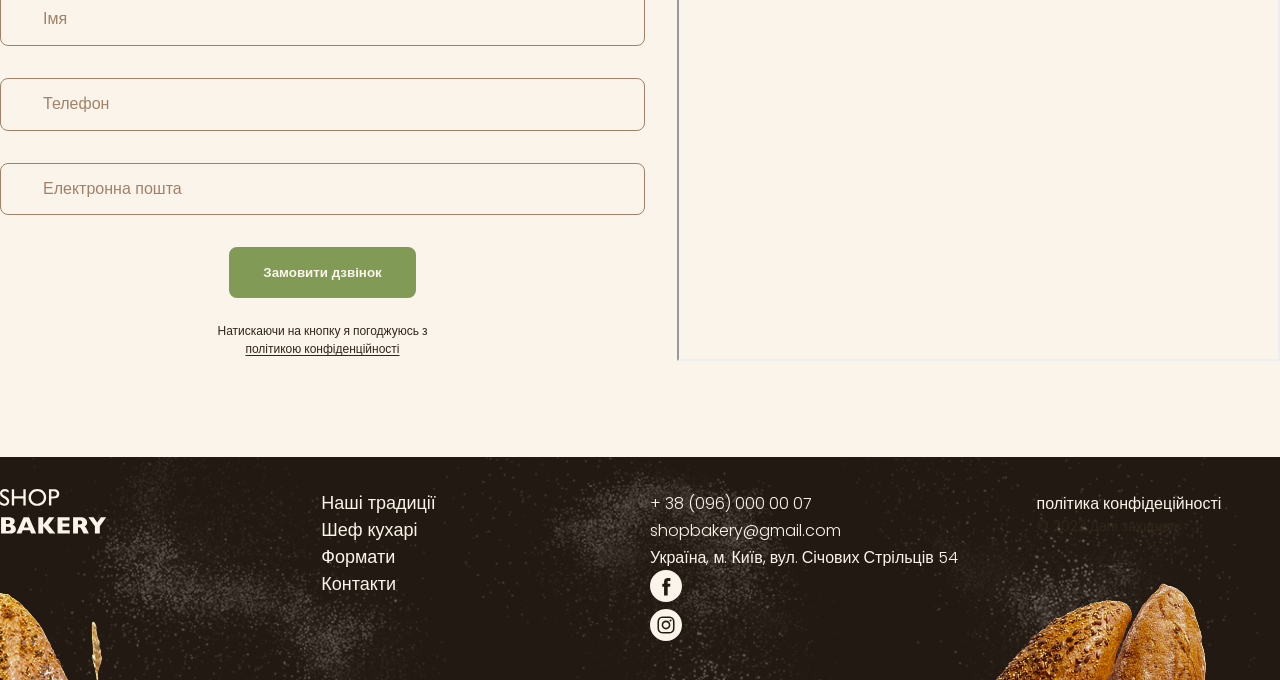
==== commit 64ed53f0: "update" ====
--- a/index.html
+++ b/index.html
@@ -328,7 +328,7 @@
         </div>
       </div>
     </footer>
-    <div class="backdrop">
+    <div class="backdrop is-hidden">
       <div class="modal">
         <button class="modal-btn-close" type="button">x</button>
         <h2>Замовити дзвінок</h2>
